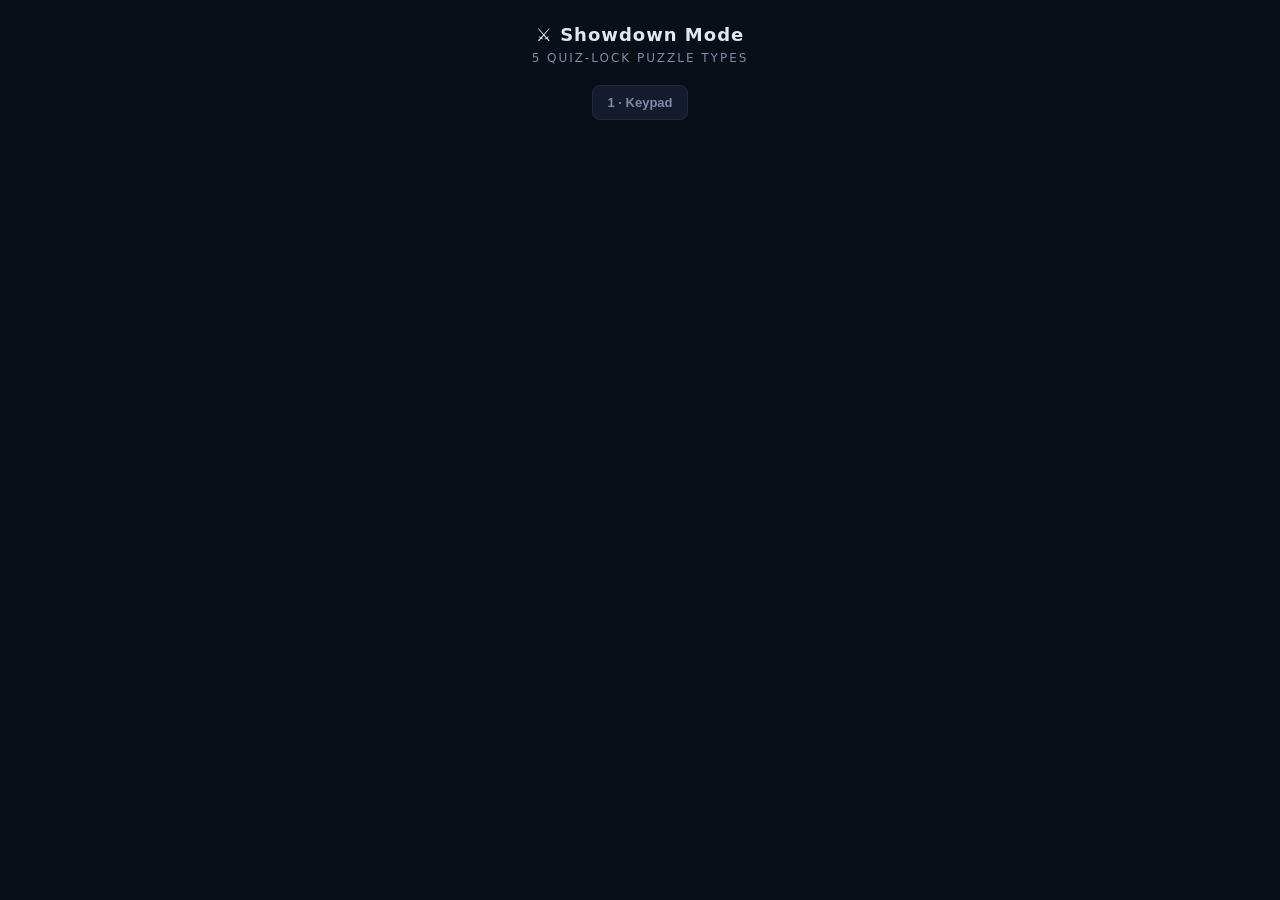
==== app/puzzle-test-showdown.html @ dc025b68 "WIP: Showdown mode (frontend + shared puzzle component options)" ====
<!DOCTYPE html>
<html lang="en">
<head>
<meta charset="UTF-8">
<meta name="viewport" content="width=device-width,initial-scale=1,maximum-scale=1,user-scalable=no">
<title>Showdown Mode — Puzzle Tests</title>

<!-- index.css is loaded per convention (CSS variables / fonts). It ships a light
     "Mission Dossier" palette, so the dark :root below intentionally overrides it
     to match the dark theme the puzzle components are designed for. -->
<link rel="stylesheet" href="index.css">
<style>
/* Dark-theme override (same palette the other puzzle-test-*.html pages use) */
:root{--bg:#0a0e17;--surface:#141b2d;--border:#1e2a45;--text:#e0e6f0;--muted:#7a8ba8;--accent:#3b82f6;--green:#22c55e;--red:#ef4444;--yellow:#eab308}
*{box-sizing:border-box;margin:0;padding:0}
html,body{height:100%;background:var(--bg);color:var(--text);font-family:'Segoe UI',system-ui,sans-serif;overflow-y:auto}
body{display:flex;flex-direction:column;align-items:center;padding:24px 16px 64px;gap:20px}

h1{font-size:18px;letter-spacing:1px;text-align:center}
h1 .sub{display:block;font-size:12px;color:var(--muted);font-weight:400;text-transform:uppercase;letter-spacing:2px;margin-top:6px}

/* ── Tab bar ─────────────────────────────── */
.tabs{display:flex;flex-wrap:wrap;gap:8px;justify-content:center;width:100%;max-width:520px;position:relative;z-index:100}
.tab{padding:9px 14px;border:1px solid var(--border);border-radius:8px;background:var(--surface);color:var(--muted);font-size:13px;font-weight:600;cursor:pointer;transition:all .15s}
.tab:hover{border-color:var(--accent)}
.tab.active{background:var(--accent);color:#fff;border-color:var(--accent)}

/* ── Panel ───────────────────────────────── */
.panel{display:none;width:100%;max-width:460px;flex-direction:column;gap:14px;position:relative;z-index:1;overflow:hidden}
.panel.active{display:flex}

.q-head{padding:14px 16px;background:var(--surface);border:1px solid var(--border);border-left:3px solid var(--accent);border-radius:8px}
.q-head .q-kind{font-size:11px;text-transform:uppercase;letter-spacing:1px;color:var(--muted);margin-bottom:6px}
.q-head .q-text{font-size:15px;font-weight:600;line-height:1.5}

.mount{min-height:60px}

/* ── Status row ──────────────────────────── */
.status{display:flex;align-items:center;justify-content:space-between;gap:12px;flex-wrap:wrap}
.penalty{font-size:13px;color:var(--muted)}
.penalty strong{color:var(--red);font-size:16px}
.solved{font-size:13px;font-weight:700;color:var(--green);opacity:0;transition:opacity .3s;letter-spacing:1px}
.solved.on{opacity:1}
.reset-btn{padding:8px 18px;border:1px solid var(--border);border-radius:8px;background:var(--surface);color:var(--text);font-size:13px;font-weight:600;cursor:pointer;transition:all .15s}
.reset-btn:hover{border-color:var(--accent)}
.reset-btn:active{transform:scale(.96)}

/* ── Config preview ──────────────────────── */
details{width:100%;border:1px solid var(--border);border-radius:8px;background:var(--surface);overflow:hidden}
summary{cursor:pointer;padding:10px 14px;font-size:11px;text-transform:uppercase;letter-spacing:1px;color:var(--muted);user-select:none}
details pre{margin:0;padding:0 14px 14px;font-family:ui-monospace,'SF Mono',Consolas,monospace;font-size:12px;color:var(--text);white-space:pre-wrap;word-break:break-word;line-height:1.5}
.log{font-size:11px;color:var(--muted);min-height:16px;text-align:center;font-family:ui-monospace,monospace}
</style>
</head>
<body>
  <h1>⚔️ Showdown Mode
    <span class="sub">5 Quiz-Lock Puzzle Types</span>
  </h1>

  <div class="tabs" id="tabs"></div>

  <div id="panels"></div>

  <!-- All 5 Showdown puzzle scripts -->
  <script src="puzzle/keypad-lock.js"></script>
  <script src="puzzle/word-lock.js"></script>
  <script src="puzzle/pillar-lock.js"></script>
  <script src="puzzle/spelling-lock.js"></script>
  <script src="puzzle/wager-lock.js"></script>

  <script>
  /*
   * Each entry mirrors one puzzle in docs/quiz-mode-puzzle-config-example.json.
   * `config` is the exact `config` block the backend delivers per puzzle.
   * `init(mount, hooks)` constructs the component, wiring:
   *    hooks.onWrong(msg)  -> increments the on-screen penalty count
   *    hooks.onSolved()    -> lights the SOLVED indicator
   */
  const PUZZLES = [
    {
      key: 'keypad',
      tab: '1 · Keypad',
      kind: 'keypad-lock',
      question: 'In what year was Amazon Q Developer first announced?',
      config: {
        answer: '2025',
        falseOutputs: ['Access denied. That vault belongs to a different era.']
      },
      init(mount, hooks) {
        return new KeypadLock(mount, {
          answer: this.config.answer,
          falseOutputs: this.config.falseOutputs,
          onSubmit: () => hooks.onSolved(),
          onWrong: (msg) => hooks.onWrong(msg)
        });
      }
    },
    {
      key: 'word',
      tab: '2 · Word',
      kind: 'word-lock',
      question: "What 7-letter word means 'a sudden change of course in thought or action'?",
      config: {
        answer: 'TANGENT'
      },
      init(mount, hooks) {
        return new WordLock(mount, {
          answer: this.config.answer,
          onSubmit: (word, correct) => {
            if (correct) hooks.onSolved();
            else hooks.onWrong('Wrong word: ' + word);
          }
        });
      }
    },
    {
      key: 'pillar',
      tab: '3 · Pillar (T/F)',
      kind: 'pillar-lock',
      question: 'Sort each statement into True or False.',
      config: {
        pillars: ['True', 'False'],
        statements: [
          { text: 'Amazon S3 provides virtually unlimited storage capacity.', answer: 'True' },
          { text: 'AWS Lambda functions can run for a maximum of 5 minutes.', answer: 'False' },
          { text: 'Amazon DynamoDB is a relational database service.', answer: 'False' },
          { text: 'Amazon CloudFront is a content delivery network (CDN).', answer: 'True' }
        ]
      },
      init(mount, hooks) {
        return new PillarLock(mount, {
          pillars: this.config.pillars,
          statements: this.config.statements,
          onSubmit: () => hooks.onSolved(),
          // pillar-lock self-resets on a wrong pass; onWrong is wired for
          // forward-compatibility with the engine's penalty helper.
          onWrong: (msg) => hooks.onWrong(msg)
        });
      }
    },
    {
      key: 'spelling',
      tab: '4 · Spelling',
      kind: 'spelling-lock',
      question: 'Unscramble each AWS service name.',
      config: {
        title: 'SPELL IT OUT',
        pool: ['DYNAMODB', 'CLOUDFRONT', 'LAMBDA'],
        pickCount: 3,
        sequential: true,
        scrambleLetters: true
      },
      init(mount, hooks) {
        return new SpellingLock(mount, {
          title: this.config.title,
          pool: this.config.pool,
          pickCount: this.config.pickCount,
          sequential: this.config.sequential,
          scrambleLetters: this.config.scrambleLetters,
          onSubmit: () => hooks.onSolved(),
          onWrong: (msg) => hooks.onWrong(msg)
        });
      }
    },
    {
      key: 'wager',
      tab: '5 · Wager',
      kind: 'wager-lock',
      question: 'Reach the target score. Answer each question to bank points.',
      config: {
        target: 6,
        questions: [
          { question: 'Which attack floods a server with traffic to take it offline?', options: ['DDoS', 'SQLi', 'XSS', 'CSRF'], answer: 'DDoS' },
          { question: "What does '2FA' stand for?", options: ['Two-Factor Authentication', 'Two-File Access', 'Firewall Auth', 'Full Feature Access'], answer: 'Two-Factor Authentication' },
          { question: 'Which AWS service provides managed DDoS protection?', options: ['Shield', 'WAF', 'GuardDuty', 'Inspector'], answer: 'Shield' },
          { question: 'What does IAM stand for?', options: ['Identity and Access Management', 'Internet Access Monitor', 'Internal Auth Module', 'Integrated App Manager'], answer: 'Identity and Access Management' },
          { question: 'Which encryption standard does AWS KMS use?', options: ['AES-256', 'RSA-128', 'MD5', 'SHA-1'], answer: 'AES-256' },
          { question: 'What is the principle of granting minimum necessary permissions called?', options: ['Least privilege', 'Zero trust', 'Defense in depth', 'Separation of duties'], answer: 'Least privilege' }
        ],
        stakes: [
          { label: 'Confident', wager: 1, penalty: 0, color: '#eab308', showOptions: 4 }
        ],
        revealAnswerOnWrong: false
      },
      init(mount, hooks) {
        return new WagerLock(mount, {
          target: this.config.target,
          questions: this.config.questions,
          stakes: this.config.stakes,
          revealAnswerOnWrong: this.config.revealAnswerOnWrong,
          onSubmit: () => hooks.onSolved(),
          onWrong: (msg) => hooks.onWrong(msg)
        });
      }
    }
  ];

  const tabsEl = document.getElementById('tabs');
  const panelsEl = document.getElementById('panels');
  const state = {}; // key -> { penalty, els, def }

  function buildPanel(def) {
    const panel = document.createElement('div');
    panel.className = 'panel';
    panel.dataset.key = def.key;

    panel.innerHTML = `
      <div class="q-head">
        <div class="q-kind">${def.kind}</div>
        <div class="q-text">${def.question}</div>
      </div>
      <div class="mount"></div>
      <div class="log"></div>
      <div class="status">
        <span class="penalty">Penalties: <strong>0</strong></span>
        <span class="solved">✅ SOLVED</span>
        <button class="reset-btn" type="button">↻ Reset</button>
      </div>
      <details>
        <summary>Showdown config (as delivered by backend)</summary>
        <pre>${escapeHtml(JSON.stringify(def.config, null, 2))}</pre>
      </details>`;

    const els = {
      mount: panel.querySelector('.mount'),
      log: panel.querySelector('.log'),
      penalty: panel.querySelector('.penalty strong'),
      solved: panel.querySelector('.solved'),
      reset: panel.querySelector('.reset-btn')
    };
    state[def.key] = { penalty: 0, els, def, instance: null };

    els.reset.addEventListener('click', () => mountPuzzle(def.key));
    panelsEl.appendChild(panel);
    return panel;
  }

  function mountPuzzle(key) {
    const s = state[key];
    s.penalty = 0;
    s.els.penalty.textContent = '0';
    s.els.solved.classList.remove('on');
    s.els.log.textContent = '';
    s.els.mount.innerHTML = '';

    const hooks = {
      onWrong(msg) {
        s.penalty++;
        s.els.penalty.textContent = String(s.penalty);
        s.els.log.textContent = msg ? '⚠ ' + msg : '⚠ wrong answer';
      },
      onSolved() {
        s.els.solved.classList.add('on');
        s.els.log.textContent = '🔓 onSubmit fired — puzzle solved';
      }
    };
    s.instance = s.def.init(s.els.mount, hooks);
  }

  function escapeHtml(str) {
    return str.replace(/[&<>]/g, c => ({ '&': '&amp;', '<': '&lt;', '>': '&gt;' }[c]));
  }

  function selectTab(key) {
    document.querySelectorAll('.tab').forEach(t => t.classList.toggle('active', t.dataset.key === key));
    document.querySelectorAll('.panel').forEach(p => p.classList.toggle('active', p.dataset.key === key));
  }

  // Build tabs + panels
  PUZZLES.forEach((def, i) => {
    const btn = document.createElement('button');
    btn.className = 'tab';
    btn.type = 'button';
    btn.dataset.key = def.key;
    btn.textContent = def.tab;
    btn.addEventListener('click', () => selectTab(def.key));
    tabsEl.appendChild(btn);

    buildPanel(def);
    mountPuzzle(def.key);
    if (i === 0) selectTab(def.key);
  });
  </script>
</body>
</html>
---- app/index.css ----
*{box-sizing:border-box;margin:0;padding:0}

@font-face{font-family:'Case Type';font-style:normal;font-weight:400;font-display:swap;src:url('assets/fonts/courier-prime-regular.woff2') format('woff2')}
@font-face{font-family:'Case Type';font-style:normal;font-weight:700;font-display:swap;src:url('assets/fonts/courier-prime-bold.woff2') format('woff2')}
@font-face{font-family:'Case Type';font-style:italic;font-weight:400;font-display:swap;src:url('assets/fonts/courier-prime-italic.woff2') format('woff2')}
@font-face{font-family:'Case Stamp';font-style:normal;font-weight:400;font-display:swap;src:url('assets/fonts/special-elite-regular.woff2') format('woff2')}

:root{
  /* Mission Dossier — kraft folder ground, cream typed-page surfaces, ink and stamp inks */
  --bg:#B9A97C;--surface:#F2EAD3;--surface-dim:#E6DBBd;--border:#634F30;
  --text:#241F17;--ink:#241F17;--muted:#453724;
  --green:#3C5B34;--blue:#22344F;--red:#8C2A22;--yellow:#8A5A12;--purple:#5B3A73;
  --accent:var(--blue);
  --font-body:'Case Type',ui-monospace,'SF Mono',Consolas,monospace;
  --font-stamp:'Case Stamp','Case Type',ui-monospace,monospace;
}
html,body{height:100%;background:var(--bg);color:var(--text);font-family:var(--font-body);font-size:16px;overflow:hidden;touch-action:manipulation}
body{
  background-image:
    radial-gradient(circle at 8% 12%, rgba(36,31,23,.05) 0, transparent 45%),
    radial-gradient(circle at 92% 82%, rgba(36,31,23,.05) 0, transparent 45%),
    repeating-linear-gradient(0deg, rgba(36,31,23,.025) 0 1px, transparent 1px 3px);
}

/* Browser surfaces carry the palette too */
::selection{background:var(--ink);color:var(--surface)}
::-webkit-scrollbar{width:10px;height:10px}
::-webkit-scrollbar-track{background:transparent}
::-webkit-scrollbar-thumb{background:var(--border);border-radius:6px;border:2px solid var(--bg)}
*{scrollbar-color:var(--border) transparent}
:focus-visible{outline:2px solid var(--red);outline-offset:2px;border-radius:2px}
input,textarea{caret-color:var(--red)}
.tabular{font-variant-numeric:tabular-nums}

#app{display:flex;flex-direction:column;height:100%;position:relative;overflow:hidden}

/* ===== Header — the folder's masthead flap ===== */
header{padding:12px 16px 10px;display:flex;justify-content:space-between;align-items:center;gap:10px;background:var(--surface);border-bottom:3px double var(--border);flex-shrink:0;position:relative}
header h1{font-family:var(--font-stamp);font-size:14px;font-weight:400;letter-spacing:2px;text-transform:uppercase;color:var(--ink);display:flex;align-items:center;gap:8px}
header h1::before{content:'FILE·';color:var(--red);opacity:.75;letter-spacing:1px}
#timer{font-family:var(--font-stamp);font-size:16px;font-weight:400;letter-spacing:1px;color:var(--green);border:2px solid var(--green);padding:3px 10px;border-radius:3px;transform:rotate(-2deg);background:rgba(60,91,52,.06)}
.tabular{font-variant-numeric:tabular-nums}
#timer{font-variant-numeric:tabular-nums}
#timer.warning{color:var(--yellow);border-color:var(--yellow);background:rgba(138,90,18,.08)}
#timer.critical{color:var(--red);border-color:var(--red);background:rgba(140,42,34,.08);animation:pulse 1s infinite}

/* Admin panel — kept functional, dressed as a redacted dev tab */
#admin-toggle{position:fixed;bottom:70px;right:10px;background:var(--ink);color:var(--surface);border:none;border-radius:3px;padding:6px 12px;font-size:12px;letter-spacing:1px;font-family:var(--font-stamp);cursor:pointer;z-index:50}
#admin-panel{display:none;position:fixed;bottom:100px;right:10px;background:var(--surface);border:2px solid var(--red);border-radius:4px;padding:12px;z-index:50;width:260px;max-height:60vh;overflow-y:auto;font-size:14px;box-shadow:3px 5px 8px rgba(36,31,23,.18)}
#admin-panel.open{display:block}
#admin-panel h4{color:var(--red);margin-bottom:8px;font-size:14px;font-family:var(--font-stamp);letter-spacing:1px;text-transform:uppercase}
#admin-panel .admin-section{margin-bottom:12px;padding-bottom:8px;border-bottom:1px dashed var(--border)}
#admin-panel .admin-section:last-child{border:none;margin:0;padding:0}
#admin-panel button{display:block;width:100%;padding:6px;margin-bottom:4px;background:var(--bg);border:1px solid var(--border);border-radius:2px;color:var(--text);font-size:13px;font-family:var(--font-body);cursor:pointer;text-align:left}
#admin-panel button:hover{border-color:var(--red)}
#admin-panel .admin-label{color:var(--muted);font-size:12px;text-transform:uppercase;letter-spacing:1px;margin-bottom:4px}

@keyframes pulse{50%{opacity:.5}}

#main{flex:1;overflow-y:auto;padding:16px;-webkit-overflow-scrolling:touch}

.screen{display:none}
.screen.active{display:flex;flex-direction:column}

/* Intro */
#intro-screen{position:relative;align-items:center;justify-content:flex-end;text-align:center;padding:0;overflow:hidden}
#intro-cover{position:absolute;top:0;left:0;width:100%;height:100%;object-fit:cover;z-index:0;filter:sepia(.25) contrast(1.05)}
#intro-overlay{position:absolute;top:0;left:0;width:100%;height:100%;background:linear-gradient(to bottom,rgba(24,20,14,0) 5%,rgba(24,20,14,.72) 28%,rgba(24,20,14,.94) 42%,rgba(24,20,14,.99) 60%,rgba(24,20,14,1) 100%);z-index:1}
#intro-content{position:relative;z-index:2;padding:200px 20px 40px;max-width:440px;width:100%;margin-top:auto}
#intro-screen h2{font-family:var(--font-stamp);font-size:20px;font-weight:400;letter-spacing:.5px;margin-bottom:16px;color:var(--surface);text-shadow:0 2px 12px rgba(0,0,0,.6)}
#intro-text{text-align:left;line-height:1.7;color:var(--surface);margin-bottom:24px}
#intro-text p{margin-bottom:10px;font-size:15px}

/* Role chooser on intro screen (shown when episode meta has roles:true) */
#intro-role-chooser{margin-bottom:20px}
#intro-role-chooser:empty{display:none}
.rc-title{font-family:var(--font-stamp);font-size:16px;font-weight:400;color:var(--surface);text-transform:uppercase;letter-spacing:1px;text-align:center;margin-bottom:6px}
.rc-sub{font-size:14px;color:var(--surface);opacity:.75;line-height:1.5;text-align:center;margin-bottom:14px}
.rc-row{display:flex;flex-direction:column;gap:8px}
.rc-btn{display:flex;flex-direction:column;gap:4px;text-align:left;padding:12px 14px;border:1px solid var(--border);background:var(--surface);border-radius:2px;color:var(--text);cursor:pointer;transition:all .15s}
.rc-btn:hover{border-color:var(--accent)}
.rc-btn.active{border-color:var(--accent);box-shadow:2px 3px 6px rgba(34,52,79,.3);background:var(--surface-dim)}
.rc-head{display:flex;align-items:center;gap:8px}
.rc-icon{font-size:18px;filter:grayscale(.15) contrast(1.1)}
.rc-name{font-weight:700;font-size:14px}
.rc-tag{font-size:14px;font-style:italic;color:var(--accent)}
.rc-covers{font-size:13px;color:var(--muted)}

/* ===== Narrative bar — the folder's tab strip ===== */
#narrative-bar{display:none;padding:6px 10px;background:var(--surface-dim);border-bottom:1px solid var(--border);flex-shrink:0;align-items:center;gap:6px}
#narrative-bar.active{display:flex}
#narrative-bar .nar-btn{display:inline-flex;align-items:center;gap:5px;background:var(--surface);border:1px solid var(--border);border-radius:3px 3px 0 0;border-bottom:none;padding:6px 10px 7px;color:var(--muted);font-family:var(--font-body);font-size:13px;letter-spacing:.3px;cursor:pointer;white-space:nowrap;box-shadow:0 1px 0 var(--surface)}
#narrative-bar .nar-btn svg{width:13px;height:13px;flex-shrink:0}
#narrative-bar .nar-btn:active{opacity:.7}
#narrative-bar .nar-btn.playing{color:var(--accent);border-color:var(--accent)}
#narrative-panel{display:none;background:var(--surface);border-bottom:1px solid var(--border);padding:12px 16px;max-height:200px;overflow-y:auto;flex-shrink:0}
#narrative-panel.open{display:block;animation:type-in .25s ease-out}
#narrative-panel p{font-size:16px;line-height:1.6;color:var(--text);margin-bottom:8px}
#narrative-panel .nar-voice{font-family:var(--font-stamp);font-size:12px;color:var(--accent);text-transform:uppercase;letter-spacing:1px}
@keyframes type-in{0%{opacity:0;clip-path:inset(0 100% 0 0)}100%{opacity:1;clip-path:inset(0 0 0 0)}}

/* ===== Room center — the open case-file page ===== */
.room-card{position:relative;background:var(--surface);border:1px solid var(--border);border-radius:2px;padding:18px 16px 16px;margin-bottom:16px;box-shadow:3px 5px 8px rgba(36,31,23,.16)}
.room-card::before,.puzzle-popup-card::before,.popup-card::before{content:'';position:absolute;top:8px;right:24px;width:16px;height:28px;background:linear-gradient(160deg,#8a8f96,#c7ccd1 45%,#8a8f96);border-radius:2px;box-shadow:1px 2px 3px rgba(0,0,0,.3);transform:rotate(8deg);z-index:2;pointer-events:none}
.room-title{font-family:var(--font-stamp);font-size:17px;font-weight:400;letter-spacing:.2px;margin-bottom:8px;padding-bottom:8px;border-bottom:1px dashed var(--border)}
.room-desc{font-size:14px;line-height:1.7;color:var(--text)}
.room-img{width:100%;max-height:400px;object-fit:contain;border-radius:2px;margin-bottom:12px;border:1px solid var(--border);filter:sepia(.35) contrast(1.08) brightness(.98);position:relative}

/* Halftone / photocopy grain over room photography */
.room-card{overflow:hidden}
.room-card > img.room-img{
  background-image:radial-gradient(circle, rgba(36,31,23,.5) 1px, transparent 1.3px);
  background-size:3px 3px;
}

/* Room fade-in on first visit — a page turning into view, not a slide */
@keyframes room-fadein{0%{opacity:0;clip-path:polygon(0 0,0 0,0 100%,0 100%)}60%{opacity:1}100%{opacity:1;clip-path:polygon(0 0,100% 0,100% 100%,0 100%)}}
.room-hidden{opacity:0}
.room-fadein{animation:room-fadein .55s cubic-bezier(.16,1,.3,1) forwards}

/* Room transition banner — a stamp lands */
@keyframes banner-in{0%{background:rgba(24,20,14,.55)}100%{background:rgba(24,20,14,0)}}
@keyframes banner-text-in{0%{opacity:0;transform:scale(1.4) rotate(-8deg)}30%{opacity:1;transform:scale(1) rotate(-4deg)}70%{opacity:1;transform:scale(1) rotate(-4deg)}100%{opacity:0;transform:scale(1) rotate(-4deg)}}
.room-banner{position:fixed;top:0;left:0;right:0;bottom:0;z-index:40;display:flex;flex-direction:column;align-items:center;justify-content:center;pointer-events:none;animation:banner-in 2.1s ease-out forwards}
.room-banner .banner-title{font-family:var(--font-stamp);font-size:22px;font-weight:400;letter-spacing:1px;color:var(--green);padding:8px 20px;border:3px solid var(--green);border-radius:4px;text-transform:uppercase;animation:banner-text-in 2.1s ease-out forwards}
.room-banner .banner-sub{font-size:13px;color:var(--surface);margin-top:6px;text-transform:uppercase;letter-spacing:2px;animation:banner-text-in 2.1s ease-out forwards}

/* Discovery buttons — evidence tags pinned to the page */
.discoveries{margin-top:14px;display:flex;flex-direction:column;gap:8px}
.discover-btn{background:var(--surface-dim);border:1px dashed var(--border);border-radius:2px;padding:12px 14px;color:var(--text);font-family:var(--font-body);font-size:16px;cursor:pointer;text-align:left;transition:all .2s;display:flex;align-items:center;gap:10px}
.discover-btn:hover{border-color:var(--accent);color:var(--accent)}
.discover-btn:active{opacity:.7}
.discover-btn .discover-icon{display:inline-flex;align-items:center;justify-content:center;width:22px;height:22px;flex-shrink:0;font-size:16px;background:var(--surface);border:1px solid var(--border);border-radius:50%}
.discover-btn.done{opacity:.55;pointer-events:none;border-style:solid;border-color:var(--border)}
.discover-btn.done .discover-icon{background:var(--green);border-color:var(--green);color:var(--surface)}
.discover-btn.tool-btn{border-color:var(--accent);border-style:solid;background:rgba(34,52,79,.05)}
.discover-btn.tool-btn:hover{background:rgba(34,52,79,.1)}

/* Reveal animation — a card slapped down on the desk */
@keyframes card-reveal{0%{opacity:0;transform:scale(1.04) translateY(-6px) rotate(-1deg)}100%{opacity:1;transform:scale(1) translateY(0) rotate(0)}}
.card-revealed{animation:card-reveal .3s cubic-bezier(.16,1,.3,1)}

/* Collect animation */
.collect-anim{position:fixed;z-index:100;pointer-events:none;font-size:24px;transition:all .6s cubic-bezier(.2,.8,.3,1);opacity:1}
.collect-anim.fly{transform:scale(.3);opacity:0}

/* Event / penalty banners — stamped memo slips */
.event-banner{position:relative;background:var(--surface);border:2px solid var(--yellow);border-radius:2px;padding:14px;margin-bottom:14px;text-align:center;box-shadow:2px 3px 5px rgba(36,31,23,.14)}
.event-banner .ev-title{font-family:var(--font-stamp);font-weight:400;letter-spacing:.5px;color:var(--yellow);margin-bottom:4px;text-transform:uppercase;font-size:16px}
.event-banner .ev-desc{font-size:16px;color:var(--text);line-height:1.5}
.penalty-banner{position:relative;background:var(--surface);border:2px solid var(--red);border-radius:2px;padding:14px;margin-bottom:14px;text-align:center;box-shadow:2px 3px 5px rgba(36,31,23,.14)}
.penalty-banner .pen-title{font-family:var(--font-stamp);font-weight:400;letter-spacing:.5px;color:var(--red);margin-bottom:4px;text-transform:uppercase;font-size:16px}
.penalty-banner .pen-desc{font-size:16px;color:var(--text);line-height:1.5}

/* Slide panels (browse mode) */
.panel-overlay{position:absolute;top:0;left:0;right:0;bottom:0;background:rgba(24,20,14,.45);z-index:10;opacity:0;pointer-events:none;transition:opacity .25s}
.panel-overlay.open{opacity:1;pointer-events:auto}
.panel{position:absolute;top:0;bottom:0;width:80%;max-width:340px;background:var(--surface);z-index:11;transition:transform .25s ease;overflow-y:auto;padding:16px}
.panel-left{left:0;transform:translateX(-100%);border-right:1px solid var(--border)}
.panel-left.open{transform:translateX(0)}
.panel-right{right:0;transform:translateX(100%);border-left:1px solid var(--border)}
.panel-right.open{transform:translateX(0)}
.panel-header{display:flex;justify-content:space-between;align-items:center;margin-bottom:16px;padding-bottom:12px;border-bottom:1px solid var(--border)}
.panel-header h3{font-family:var(--font-stamp);font-size:14px;font-weight:400}
.panel-close{background:none;border:none;color:var(--muted);font-size:18px;cursor:pointer;padding:4px 8px}

/* ===== Map screen — the case board ===== */
#map-screen{display:none;flex-direction:column;flex:1;overflow:hidden;background:var(--bg)}
#map-screen.active{display:flex}
#map-top{padding:10px 16px;background:var(--surface);border-bottom:2px solid var(--green);display:flex;align-items:center;gap:8px;flex-shrink:0}
#map-top h3{flex:1;font-family:var(--font-stamp);font-size:14px;font-weight:400;letter-spacing:1px;text-transform:uppercase;color:var(--green)}
#map-list{flex:1;overflow:auto;-webkit-overflow-scrolling:touch;touch-action:pan-x pan-y;overscroll-behavior:contain;padding:16px;position:relative}
#map-list::after{content:'';position:sticky;bottom:0;left:0;right:0;height:40px;display:block;background:linear-gradient(to bottom,transparent,var(--bg));pointer-events:none}
#map-list::before{content:'';position:sticky;top:0;left:0;right:0;height:0;display:block;background:linear-gradient(to top,transparent,var(--bg));pointer-events:none;z-index:1}
.map-room{background:var(--surface);border:1px solid var(--border);border-radius:2px;padding:10px;cursor:pointer;display:flex;align-items:center;gap:8px;transition:all .2s;min-width:140px;max-width:180px;flex-shrink:0;box-shadow:2px 3px 5px rgba(36,31,23,.12)}
.map-room:active{opacity:.7}
.map-room.current{border-color:var(--green);border-width:2px;background:var(--surface)}
.map-room .room-dot{width:11px;height:11px;border-radius:50%;background:var(--border);flex-shrink:0;border:1px solid var(--muted)}
.map-room.current .room-dot{background:var(--green);border-color:var(--green)}
.map-room.unsolved .room-dot{background:var(--yellow);border-color:var(--yellow)}
.map-room.locked{opacity:.5;pointer-events:none;border-style:dashed}
.map-room.locked .room-dot{background:var(--border)}
.map-room .room-info{flex:1}
.map-room .room-name{font-weight:700;font-size:16px}
.map-room .room-status{font-size:13px;color:var(--muted);margin-top:2px}
.map-room .room-unlock{font-size:13px;color:var(--yellow);margin-top:4px;font-style:italic}
.map-room .room-connects{font-size:13px;color:var(--muted);margin-top:4px}
.map-room .room-connects span{color:var(--green)}
.map-room.current .room-status{color:var(--green)}
.map-badge{display:inline-flex;align-items:center;justify-content:center;background:var(--yellow);color:var(--surface);font-size:12px;font-weight:700;width:16px;height:16px;border-radius:50%;margin-left:6px;vertical-align:middle}

/* Map tree layout */
.map-node{display:flex;align-items:center}
.map-connector{display:flex;align-items:center;padding:0 4px;color:var(--border)}
.map-connector .line{font-size:16px}
.map-branch{display:flex;flex-direction:column;gap:8px}
.map-branch .map-branch-col{display:flex;align-items:center;border-left:none;border-top:2px solid var(--border);padding:8px 0 0 0}
.map-branch .map-branch-col:first-child{border-top:none;padding-top:0}

/* Isometric map */
.iso-container{width:100%;height:100%;display:flex;align-items:center;justify-content:center;overflow:auto;-webkit-overflow-scrolling:touch;touch-action:pan-x pan-y pinch-zoom;padding:40px}
.iso-floor{width:500px;height:600px;transform:rotateX(55deg) rotateZ(45deg);transform-style:preserve-3d;position:relative;margin:auto;perspective:800px}
.iso-tile{position:absolute;width:120px;height:120px;border:2px solid var(--border);border-radius:4px;background:var(--surface);cursor:pointer;transition:all 0.3s;overflow:visible;display:flex;flex-direction:column;align-items:center;justify-content:flex-end;padding:8px;transform-style:preserve-3d}
.iso-tile img{position:absolute;inset:0;width:100%;height:100%;object-fit:cover;opacity:0.5;border-radius:2px;filter:sepia(.3)}
.iso-tile.current{border-color:var(--blue);box-shadow:0 3px 10px rgba(34,52,79,0.35)}
.iso-tile.current img{opacity:0.75}
.iso-tile.explored{border-color:var(--green)}
.iso-tile.explored img{opacity:0.6}
.iso-tile.locked{border-color:var(--muted);opacity:0.35;cursor:default;filter:grayscale(1)}
.iso-tile:active:not(.locked){transform:translateZ(8px);border-color:var(--yellow);box-shadow:0 4px 12px rgba(138,90,18,0.35)}
.iso-tile.selected{transform:translateZ(8px);border-color:var(--yellow) !important;box-shadow:0 4px 12px rgba(138,90,18,0.4) !important}
.iso-tile .iso-label{position:absolute;bottom:-44px;left:50%;z-index:4;font-family:var(--font-body);font-size:16px;font-weight:700;color:var(--surface);text-align:center;background:rgba(36,31,23,0.92);padding:5px 12px;border-radius:2px;border:1px solid var(--border);transform:rotateZ(-45deg) rotateX(-55deg) translateZ(20px);white-space:nowrap;pointer-events:none;filter:drop-shadow(0 2px 4px rgba(0,0,0,0.5))}
.iso-tile .iso-badge{position:absolute;top:6px;right:6px;z-index:2;background:var(--red);color:var(--surface);font-size:15px;font-weight:700;width:26px;height:26px;border-radius:50%;display:flex;align-items:center;justify-content:center;border:2px solid var(--surface)}
.iso-tile .iso-pin{position:absolute;top:30%;left:30%;z-index:3;display:flex;flex-direction:column;align-items:center;transform:rotateZ(-45deg) rotateX(-55deg);animation:iso-bounce 1.5s ease infinite;filter:drop-shadow(0 6px 4px rgba(0,0,0,0.4))}
.iso-pin-head{width:16px;height:16px;background:var(--red);border-radius:50% 50% 50% 0;transform:rotate(-45deg);border:2px solid var(--surface)}
.iso-pin-stick{width:3px;height:36px;background:var(--muted);border-radius:0 0 2px 2px;margin-top:-2px}
@keyframes iso-bounce{0%,100%{transform:rotateZ(-45deg) rotateX(-55deg) translateY(0)}50%{transform:rotateZ(-45deg) rotateX(-55deg) translateY(-8px)}}
.iso-connector{position:absolute;background:var(--border);height:3px;z-index:0;transform-origin:0 50%}
.iso-connector.active{background:var(--green)}
.iso-connector.current-line{background:var(--blue)}
.iso-info{width:360px;min-height:50px;background:var(--surface);border:1px solid var(--border);border-radius:2px;padding:12px 16px;text-align:center;margin-top:12px}
.vox-floor{width:600px;height:820px;position:relative;margin:auto;padding-bottom:80px}
.vox-tile{position:absolute;width:200px;height:200px;border:none;background:transparent;cursor:pointer;transition:all 0.3s;overflow:visible;padding:0}
.vox-tile img{position:absolute;inset:0;width:100%;height:100%;object-fit:contain;filter:sepia(.25)}
.vox-tile.current{filter:drop-shadow(0 0 8px rgba(34,52,79,0.5))}
.vox-tile.explored{filter:drop-shadow(0 0 6px rgba(60,91,52,0.4))}
.vox-tile.explored img{opacity:0.85}
.vox-tile.locked{opacity:0.3;cursor:default;filter:grayscale(1)}
.vox-tile:active:not(.locked){transform:scale(1.08);filter:drop-shadow(0 0 12px rgba(138,90,18,0.5))}
.vox-tile.selected{transform:scale(1.08);filter:drop-shadow(0 0 12px rgba(138,90,18,0.6)) !important}
.vox-tile .iso-label{position:absolute;bottom:20px;left:50%;transform:translateX(-50%);z-index:4;font-family:var(--font-body);font-size:14px;font-weight:700;color:var(--surface);text-align:center;background:rgba(36,31,23,0.92);padding:4px 10px;border-radius:2px;border:1px solid var(--border);white-space:nowrap;pointer-events:none}
.vox-tile .iso-badge{position:absolute;top:30%;right:10%;z-index:2;background:var(--red);color:var(--surface);font-size:15px;font-weight:700;width:26px;height:26px;border-radius:50%;display:flex;align-items:center;justify-content:center}
.vox-tile .iso-pin{position:absolute;top:20%;left:40%;z-index:3;font-size:26px;animation:vox-bounce 1.5s ease infinite;filter:drop-shadow(0 4px 3px rgba(0,0,0,0.4))}
@keyframes vox-bounce{0%,100%{transform:translateY(0)}50%{transform:translateY(-8px)}}
.vox-connector{position:absolute;background:var(--border);height:3px;z-index:0;transform-origin:0 50%}
.vox-connector.active{background:var(--green)}
.vox-connector.current-line{background:var(--blue)}
.iso-info-name{font-weight:700;font-size:15px;color:var(--text);margin-bottom:4px}
.iso-info-status{font-size:14px;color:var(--muted);margin-bottom:4px}
.iso-info-unlock{font-size:13px;color:var(--muted);font-style:italic;margin-bottom:8px}
.iso-info-actions{font-size:14px;color:var(--yellow);margin-bottom:8px}
.iso-info-btn{padding:8px 20px;border:none;border-radius:2px;background:var(--accent);color:var(--surface);font-size:16px;font-weight:700;cursor:pointer}

/* Mobile: the JS shrinks tile *positions* by 0.7x (see renderMap's `S`) but left
   .iso-tile at a fixed 120px, so tiles overlapped. Shrink the tile and its
   children by the same 0.7x so spacing and tile size stay in proportion. */
@media (max-width:500px){
  .iso-tile{width:84px;height:84px}
  .iso-tile .iso-label{bottom:-31px;font-size:14px;padding:7px 14px}
  .iso-tile .iso-badge{top:4px;right:4px;width:18px;height:18px;font-size:11px}
  .iso-tile .iso-pin{top:22%;left:22%}
  .iso-pin-head{width:11px;height:11px}
  .iso-pin-stick{width:2px;height:25px}
}

/* ===== Mobile-first 2D flowchart map (map_style: "flow") — case-board pinboard ===== */
.flowmap{display:flex;flex-direction:column;align-items:center;gap:0;width:100%;max-width:520px;margin:0 auto;padding:4px 4px 48px}
.flow-row{display:flex;gap:12px;justify-content:center;align-items:stretch;width:100%;flex-wrap:wrap}
.flow-link{width:3px;height:26px;background:var(--border);border-radius:0;margin:7px 0}
.flow-link.active{background:var(--green)}
.flow-room{position:relative;flex:1 1 0;min-width:0;max-width:240px;background:var(--surface);border:1px solid var(--border);border-radius:2px;padding:14px 14px 12px;display:flex;flex-direction:column;gap:6px;align-items:flex-start;text-align:left;color:var(--text);cursor:pointer;transition:border-color .2s,transform .08s,box-shadow .2s;background-size:cover;background-position:center;overflow:hidden;box-shadow:2px 3px 5px rgba(36,31,23,.14)}
.flow-room:active{transform:scale(.97)}
.flow-room.current{border-color:var(--green);border-width:2px}
/* When a room card carries a background image, keep the current highlight as a
   border only (the dark gradient overlay is baked into the inline bg) and
   force text to stay readable regardless of the image behind it. */
.flow-room.has-bg{color:var(--surface)}
.flow-room.has-bg .flow-room-name{text-shadow:0 1px 4px rgba(0,0,0,.7)}
.flow-room.has-bg .flow-room-status{color:var(--surface)}
.flow-room.has-bg.current .flow-room-status{color:#c8f0c8}
.flow-room.locked{opacity:.6;border-style:dashed;cursor:default}
.flow-room.has-bg.locked{opacity:.8}
.flow-room.locked:active{transform:none}
.flow-room-head{display:flex;align-items:center;gap:6px;min-height:16px}
.flow-room-name{font-weight:700;font-size:15px;line-height:1.25;word-break:break-word}
.flow-room-status{font-size:13px;color:var(--muted)}
.flow-room.current .flow-room-status{color:var(--green);font-weight:700}
.flow-room-badge{position:absolute;top:-9px;right:-9px;background:var(--red);color:var(--surface);font-size:13px;font-weight:800;min-width:22px;height:22px;border-radius:50%;padding:0 6px;display:flex;align-items:center;justify-content:center;box-shadow:0 2px 4px rgba(0,0,0,.3);border:2px solid var(--surface)}
.flow-lock{font-size:16px;line-height:1}
.flow-tag{font-family:var(--font-stamp);font-size:11px;font-weight:400;letter-spacing:1px;text-transform:uppercase;padding:2px 8px;border-radius:2px;border:1px solid currentColor}
.flow-tag.start{background:rgba(60,91,52,.1);color:var(--green)}
.flow-tag.end{background:rgba(91,58,115,.1);color:var(--purple)}

/* Room detail bottom sheet — a pulled case card */
#room-sheet-overlay{position:fixed;inset:0;background:rgba(24,20,14,.5);z-index:59;opacity:0;pointer-events:none;transition:opacity .25s}
#room-sheet-overlay.open{opacity:1;pointer-events:auto}
#room-sheet{position:fixed;left:0;right:0;bottom:0;z-index:60;background:var(--surface);border-top:2px solid var(--border);border-radius:6px 6px 0 0;padding:10px 20px calc(24px + env(safe-area-inset-bottom,0px));max-height:78vh;overflow-y:auto;-webkit-overflow-scrolling:touch;transform:translateY(110%);transition:transform .3s cubic-bezier(.2,.8,.2,1);box-shadow:0 -4px 0 rgba(36,31,23,.15)}
#room-sheet.open{transform:translateY(0)}
.rs-handle{width:44px;height:4px;border-radius:2px;background:var(--border);margin:2px auto 14px}
.rs-head{display:flex;align-items:center;gap:8px;flex-wrap:wrap;margin-bottom:8px}
.rs-name{font-family:var(--font-stamp);font-size:19px;font-weight:400;line-height:1.2}
.rs-status{font-size:14px;color:var(--muted);margin-bottom:12px}
.rs-status.current{color:var(--green);font-weight:700}
.rs-desc{font-size:14px;line-height:1.6;color:var(--text);margin-bottom:12px}
.rs-unlock{font-size:14px;font-style:italic;color:var(--muted);line-height:1.6;margin-bottom:16px;padding-left:12px;border-left:2px solid var(--border)}
#room-sheet .btn-full{margin-bottom:8px}
.rs-close-btn{background:var(--bg);border:1px solid var(--border);color:var(--muted)}

/* ===== Tools screen — the equipment ledger ===== */
#tools-screen{display:none;flex-direction:column;flex:1;overflow:hidden;background:var(--bg)}
#tools-screen.active{display:flex}
.tool-card{background:var(--surface);border:1px solid var(--accent);border-radius:2px;padding:14px;margin-bottom:10px;cursor:pointer;transition:all .2s;box-shadow:2px 3px 5px rgba(36,31,23,.12)}
.tool-card:active{opacity:.7}
.tool-card .tool-room{font-size:12px;color:var(--muted);text-transform:uppercase;letter-spacing:1px;margin-bottom:4px}
.tool-card .tool-name{font-weight:700;font-size:14px;color:var(--accent)}
.tool-card .tool-desc{font-size:14px;color:var(--muted);margin-top:4px;line-height:1.4}
.tool-card.locked{opacity:.45;border-style:dashed;cursor:not-allowed}

/* ===== Combine screen (block layout) — the evidence table ===== */
#combine-screen{display:none;flex-direction:column;flex:1;overflow:hidden;background:var(--bg)}
#combine-screen.active{display:flex}
#combine-top{padding:10px 16px;background:var(--surface);border-bottom:2px solid var(--accent);display:flex;align-items:center;gap:8px;flex-shrink:0}
#combine-label{font-size:14px;color:var(--muted);flex:1}
#combine-label span{color:var(--accent);font-weight:700}
#combine-panels{display:flex;flex:1;overflow:hidden}
.combine-col{flex:1;overflow-y:auto;padding:12px;-webkit-overflow-scrolling:touch}
.combine-col:first-child{border-right:1px dashed var(--border)}
.combine-col h4{font-family:var(--font-stamp);font-size:14px;font-weight:400;text-transform:uppercase;letter-spacing:1px;margin-bottom:12px;padding-bottom:8px;border-bottom:1px solid var(--border)}
.combine-col-red h4{color:var(--red)}
.combine-col-blue h4{color:var(--blue)}

/* Cards — evidence tags (red = Item) and carbon dupes (blue = Object) */
.card{background:var(--surface);border:1px solid var(--border);border-radius:2px;padding:14px;margin-bottom:10px;transition:all .2s;box-shadow:2px 3px 5px rgba(36,31,23,.12)}
.card-header{display:flex;justify-content:space-between;align-items:center;margin-bottom:6px}
.card-title{font-weight:700;font-size:14px}
.card-id{font-family:var(--font-body);font-size:12px;color:var(--muted);background:var(--surface-dim);padding:2px 8px;border-radius:2px;border:1px solid var(--border)}
.card.red .card-id{color:var(--red);border-color:var(--red)}
.card.blue .card-id{color:var(--blue);border-color:var(--blue)}
.card-desc{font-size:16px;line-height:1.5;color:var(--text);white-space:pre-line}
.card-flavor{font-size:14px;font-style:italic;color:var(--accent);margin-top:6px}
.card.selectable{cursor:pointer;border-style:dashed}
.card.selected{border-style:solid;box-shadow:3px 4px 6px rgba(36,31,23,.22)}
.card.selected.red{box-shadow:3px 4px 6px rgba(140,42,34,.3)}
.card.selected.blue{box-shadow:3px 4px 6px rgba(34,52,79,.3)}
.card.selectable.dimmed{opacity:.35}

/* Discovery popup — the index card handed across the desk */
#discover-popup{position:fixed;top:0;left:0;right:0;bottom:0;background:rgba(24,20,14,.65);z-index:30;display:none;align-items:center;justify-content:center;padding:24px}
#discover-popup.open{display:flex}
.popup-card{position:relative;background:var(--surface);border:1px solid var(--border);border-radius:2px;padding:20px;max-width:340px;width:100%;animation:card-reveal .3s cubic-bezier(.16,1,.3,1);max-height:85vh;overflow-y:auto;box-shadow:4px 8px 12px rgba(36,31,23,.28)}
.popup-card img{width:100%;max-height:160px;object-fit:contain;border-radius:2px;margin-bottom:12px;border:1px solid var(--border);filter:sepia(.3)}
.popup-card .popup-type{font-family:var(--font-stamp);font-size:12px;text-transform:uppercase;letter-spacing:1px;margin-bottom:6px}
.popup-card .popup-type.red{color:var(--red)}
.popup-card .popup-type.blue{color:var(--blue)}
.popup-card .popup-title{font-weight:700;font-size:17px;margin-bottom:8px}
.popup-card .popup-desc{font-size:14px;line-height:1.6;color:var(--text);margin-bottom:6px;white-space:pre-line}
.popup-card .popup-flavor{font-size:14px;font-style:italic;color:var(--accent);margin-bottom:16px}
.popup-card .btn{width:100%}

/* Event result popup */
.popup-card.event-result{border:2px solid var(--yellow)}
.popup-card.event-result .popup-type{color:var(--yellow)}
.popup-card .consumed-list{margin-top:10px;padding-top:10px;border-top:1px dashed var(--border)}
.popup-card .consumed-list span{font-size:13px;color:var(--red);display:inline-block;background:rgba(140,42,34,.08);padding:2px 8px;border-radius:2px;margin:2px 4px 2px 0;border:1px solid rgba(140,42,34,.3)}

/* Puzzle popup — a worksheet clipped to the board */
#puzzle-popup{position:fixed;top:0;left:0;right:0;bottom:0;background:rgba(24,20,14,.72);z-index:30;display:none;align-items:center;justify-content:center;padding:24px}
#puzzle-popup.open{display:flex}
.puzzle-popup-card{position:relative;background:var(--surface);border:1px solid var(--accent);border-radius:2px;padding:20px;max-width:520px;width:100%;animation:card-reveal .3s cubic-bezier(.16,1,.3,1);max-height:85vh;overflow-y:auto;box-shadow:4px 8px 12px rgba(36,31,23,.28)}
.puzzle-popup-card h3{font-family:var(--font-stamp);font-size:15px;font-weight:400;margin-bottom:12px;text-align:center;letter-spacing:.3px}
#puzzle-mount{min-height:100px}

/* Buttons — rubber-stamp actions */
.btn{padding:12px 20px;border:2px solid transparent;border-radius:3px;font-family:var(--font-stamp);font-size:16px;font-weight:400;letter-spacing:.5px;cursor:pointer;color:var(--surface);transition:opacity .2s,transform .05s;text-transform:uppercase}
.btn:active{opacity:.75;transform:scale(.98)}
.btn:disabled{opacity:.4}
.btn-primary{background:var(--accent);border-color:var(--accent)}
.btn-full{width:100%}
.btn-sm{padding:8px 14px;font-size:13px}
.btn-hint{background:var(--surface);border-color:var(--purple);color:var(--purple)}
.btn-combine{background:var(--green);border-color:var(--green)}
.btn-cancel{background:var(--surface);border-color:var(--border);color:var(--muted)}

/* ===== Bottom bar — the folder's tab index ===== */
#bottom-bar{padding:10px 12px;background:var(--surface);border-top:1px solid var(--border);flex-shrink:0;display:flex;gap:8px}
.tab-btn{flex:1;padding:10px 2px 12px;border:1px solid var(--border);border-radius:2px;font-family:var(--font-body);font-size:14px;line-height:1.3;font-weight:700;letter-spacing:0;cursor:pointer;color:var(--muted);background:var(--surface-dim);position:relative;transition:all .2s;display:flex;align-items:center;justify-content:center;text-align:center}
.tab-btn:active{opacity:.7}
.tab-btn.glow{border-color:var(--green);color:var(--green);background:rgba(60,91,52,.08)}
.tab-btn .badge{position:absolute;top:-6px;right:calc(50% - 22px);background:var(--accent);color:var(--surface);font-size:12px;font-weight:700;width:18px;height:18px;border-radius:50%;display:flex;align-items:center;justify-content:center;border:2px solid var(--surface)}
.tab-btn.red-tab .badge{background:var(--red)}
.tab-btn.blue-tab .badge{background:var(--blue)}

/* Room unlock notification — a memo slid under the door */
.room-unlock-bar{position:fixed;top:0;left:0;right:0;z-index:50;background:var(--surface);border-bottom:2px solid var(--green);padding:12px 16px;display:flex;align-items:center;gap:10px;cursor:pointer;transform:translateY(-100%);animation:slide-down .4s ease forwards;box-shadow:0 3px 0 rgba(36,31,23,.1)}
.room-unlock-bar .unlock-icon{font-size:18px}
.room-unlock-bar .unlock-text{flex:1;font-size:16px;font-weight:700;color:var(--green)}
.room-unlock-bar .unlock-sub{font-size:13px;color:var(--muted)}
.room-unlock-bar.dismiss{animation:slide-up .3s ease forwards}
@keyframes slide-down{to{transform:translateY(0)}}
@keyframes slide-up{to{transform:translateY(-100%)}}
.tab-btn .badge-map{position:absolute;top:-6px;right:-6px;background:var(--green);color:var(--surface);font-size:12px;font-weight:700;min-width:18px;height:18px;border-radius:9px;padding:0 4px;display:flex;align-items:center;justify-content:center;border:2px solid var(--surface)}

/* Puzzle inputs — typed answer fields */
.code-entry{display:flex;gap:8px;margin-top:12px}
.code-entry input{flex:1;padding:12px;background:var(--surface);border:1px solid var(--border);border-radius:2px;color:var(--text);font-size:16px;font-family:var(--font-body)}
.code-entry input:focus{outline:none;border-color:var(--accent)}
.hidden-input{display:flex;gap:8px;margin-top:12px}
.hidden-input input{width:80px;padding:12px;background:var(--surface);border:1px solid var(--border);border-radius:2px;color:var(--text);font-size:16px;text-align:center;font-family:var(--font-body)}
.tool-box{background:var(--surface);border:1px solid var(--border);border-radius:2px;padding:12px;margin-top:12px}
.tool-box label{font-size:13px;color:var(--muted);text-transform:uppercase;letter-spacing:1px}
.tool-box input{width:100%;padding:8px;margin-top:6px;background:var(--surface-dim);border:1px solid var(--border);border-radius:2px;color:var(--text);font-family:var(--font-body);font-size:14px}
.tool-box .tool-output{margin-top:8px;padding:8px;background:var(--surface-dim);border-radius:2px;font-family:var(--font-body);font-size:14px;color:var(--green);min-height:32px}

.hint-box{background:var(--surface);border:1px solid var(--purple);border-radius:2px;padding:12px;margin-top:12px;font-size:14px;color:var(--purple)}

#toast{position:fixed;bottom:80px;left:50%;transform:translateX(-50%);background:var(--surface);border:1px solid var(--border);padding:12px 20px;border-radius:2px;font-size:16px;font-family:var(--font-body);color:var(--text);opacity:0;transition:opacity .3s;pointer-events:none;max-width:90%;text-align:center;z-index:20;box-shadow:2px 4px 6px rgba(36,31,23,.22)}
#toast.show{opacity:1}
#toast.penalty{border-color:var(--red);color:var(--red)}

#end-screen{position:relative;align-items:center;justify-content:flex-start;text-align:center;padding:0;overflow-y:auto;background-size:cover;background-position:center top;background-repeat:no-repeat;background-color:var(--bg)}
#end-screen h2{font-family:var(--font-stamp);font-size:22px;font-weight:400;margin-bottom:8px;color:var(--red);text-transform:uppercase;letter-spacing:.5px}
#end-screen .stars{font-size:32px;margin:16px 0;letter-spacing:2px}
#end-bg{display:none}
#end-overlay{position:absolute;top:0;left:0;right:0;height:480px;z-index:1;background:linear-gradient(to bottom, rgba(24,20,14,0) 0%, rgba(24,20,14,.5) 20%, rgba(20,17,12,.7) 35%, rgba(24,20,14,0) 100%);pointer-events:none}
#end-content{position:relative;z-index:2;padding:24px 20px 100px;max-width:440px;width:100%}
#end-content>*{background:var(--surface);border:1px solid var(--border);border-radius:2px;padding:20px;margin-bottom:12px;box-shadow:3px 5px 8px rgba(36,31,23,.17)}
.score-table{text-align:left;max-width:280px;margin:24px auto}
.score-row{display:flex;justify-content:space-between;padding:6px 0;border-bottom:1px dashed var(--border);font-size:16px;font-family:var(--font-body)}
.score-row .label{color:var(--muted)}

@keyframes flash-red{0%{background:var(--bg)}50%{background:#3a1410}100%{background:var(--bg)}}
.penalty-flash{animation:flash-red .4s}

/* Language toggle on intro screen (shown only when episode has a locales/ folder) */
.lang-btn{padding:6px 12px;border-radius:2px;border:1px solid var(--border);background:var(--surface);color:var(--text);font-size:14px;font-family:var(--font-body);cursor:pointer;transition:all .2s}
.lang-btn.active{border-color:var(--green);background:rgba(60,91,52,.1);color:var(--green)}
.lang-btn:hover{border-color:var(--green)}

/* ===== Case-file chrome: masthead frame, evidence strip, credit stamp ===== */
.case-frame{position:relative}
.case-frame-head{display:flex;align-items:baseline;justify-content:space-between;gap:8px;padding:0 2px 8px;font-family:var(--font-stamp);font-size:13px;letter-spacing:1px;text-transform:uppercase;color:var(--muted)}
.case-frame-head .case-no{color:var(--red)}

.credit-stamp{display:inline-flex;align-items:center;gap:6px;border:2px solid var(--green);color:var(--green);border-radius:3px;padding:4px 10px;font-family:var(--font-stamp);font-size:12px;letter-spacing:1px;text-transform:uppercase;transform:rotate(-3deg);opacity:.85}
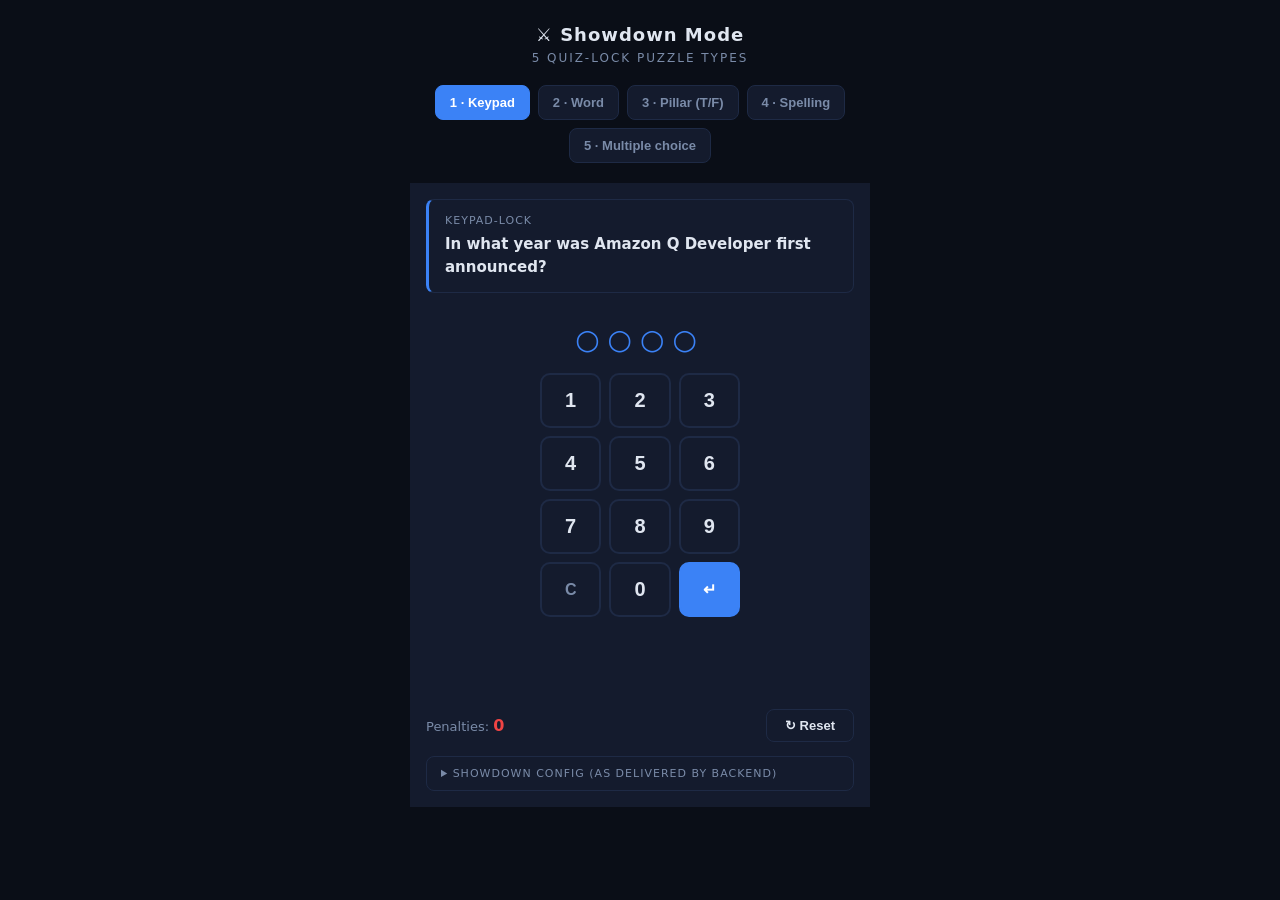
==== commit a18a64c0: "Showdown: five booth-feedback fixes, and the Kuala Lumpur bank Feedback from Hanoi, all five items. " ====
--- a/app/puzzle-test-showdown.html
+++ b/app/puzzle-test-showdown.html
@@ -65,8 +65,10 @@
   <script src="puzzle/keypad-lock.js"></script>
   <script src="puzzle/word-lock.js"></script>
   <script src="puzzle/pillar-lock.js"></script>
-  <script src="puzzle/spelling-lock.js"></script>
-  <script src="puzzle/wager-lock.js"></script>
+  <!-- Showdown's own locks. spelling-lock.js / wager-lock.js are episode-only now;
+       verify-locks.mjs loads those separately to prove both can share a page. -->
+  <script src="puzzle/spelling-lock-showdown.js"></script>
+  <script src="puzzle/mcq-lock-showdown.js"></script>
 
   <script>
   /*
@@ -142,52 +144,67 @@
       key: 'spelling',
       tab: '4 · Spelling',
       kind: 'spelling-lock',
-      question: 'Unscramble each AWS service name.',
+      question: 'Unscramble the letters to fill each blank.',
       config: {
         title: 'SPELL IT OUT',
-        pool: ['DYNAMODB', 'CLOUDFRONT', 'LAMBDA'],
-        pickCount: 3,
+        // Explicit words + parallel clues, exactly as showdown.js builds the slot.
+        // The last entry has NO clue, to keep the Hanoi-bank look under test.
+        words: ['Service', 'Hooks', 'Lambda'],
+        clues: [
+          'In AWS, Simple Storage ___ is object storage.',
+          "Kiro's agent ___ run automated checks when a file is saved.",
+          ''
+        ],
         sequential: true,
-        scrambleLetters: true
-      },
-      init(mount, hooks) {
-        return new SpellingLock(mount, {
+        scrambleLetters: true,
+        clickSlotToReturn: true,
+        keepOnWrong: true,
+        upperCase: true
+      },
+      init(mount, hooks) {
+        return new SpellingLockShowdown(mount, {
           title: this.config.title,
-          pool: this.config.pool,
-          pickCount: this.config.pickCount,
+          words: this.config.words,
+          clues: this.config.clues,
           sequential: this.config.sequential,
           scrambleLetters: this.config.scrambleLetters,
+          clickSlotToReturn: this.config.clickSlotToReturn,
+          keepOnWrong: this.config.keepOnWrong,
+          upperCase: this.config.upperCase,
           onSubmit: () => hooks.onSolved(),
           onWrong: (msg) => hooks.onWrong(msg)
         });
       }
     },
     {
-      key: 'wager',
-      tab: '5 · Wager',
-      kind: 'wager-lock',
-      question: 'Reach the target score. Answer each question to bank points.',
-      config: {
-        target: 6,
+      key: 'mcq',
+      tab: '5 · Multiple choice',
+      kind: 'mcq-lock',
+      question: 'Answer 2 questions in a row.',
+      config: {
+        target: 2,
         questions: [
           { question: 'Which attack floods a server with traffic to take it offline?', options: ['DDoS', 'SQLi', 'XSS', 'CSRF'], answer: 'DDoS' },
-          { question: "What does '2FA' stand for?", options: ['Two-Factor Authentication', 'Two-File Access', 'Firewall Auth', 'Full Feature Access'], answer: 'Two-Factor Authentication' },
+          { question: "What does '2FA' stand for?", options: ['Two-Factor Authentication', 'Two-File Access', 'Firewall Auth', 'Full Feature Access'], answer: 'Two-Factor Authentication' }
+        ],
+        // A miss swaps in one of these instead of re-asking, so clicking through
+        // the options can never guarantee a solve.
+        spareQuestions: [
           { question: 'Which AWS service provides managed DDoS protection?', options: ['Shield', 'WAF', 'GuardDuty', 'Inspector'], answer: 'Shield' },
           { question: 'What does IAM stand for?', options: ['Identity and Access Management', 'Internet Access Monitor', 'Internal Auth Module', 'Integrated App Manager'], answer: 'Identity and Access Management' },
-          { question: 'Which encryption standard does AWS KMS use?', options: ['AES-256', 'RSA-128', 'MD5', 'SHA-1'], answer: 'AES-256' },
-          { question: 'What is the principle of granting minimum necessary permissions called?', options: ['Least privilege', 'Zero trust', 'Defense in depth', 'Separation of duties'], answer: 'Least privilege' }
+          { question: 'What is granting the minimum necessary permissions called?', options: ['Least privilege', 'Zero trust', 'Defense in depth', 'Separation of duties'], answer: 'Least privilege' }
         ],
-        stakes: [
-          { label: 'Confident', wager: 1, penalty: 0, color: '#eab308', showOptions: 4 }
-        ],
-        revealAnswerOnWrong: false
-      },
-      init(mount, hooks) {
-        return new WagerLock(mount, {
+        seed: 'puzzle-test',
+        wrongHoldMs: 2000
+      },
+      init(mount, hooks) {
+        const spares = this.config.spareQuestions;
+        return new McqLockShowdown(mount, {
           target: this.config.target,
           questions: this.config.questions,
-          stakes: this.config.stakes,
-          revealAnswerOnWrong: this.config.revealAnswerOnWrong,
+          nextQuestion: (n) => spares[(n - 1) % spares.length],
+          seed: this.config.seed,
+          wrongHoldMs: this.config.wrongHoldMs,
           onSubmit: () => hooks.onSolved(),
           onWrong: (msg) => hooks.onWrong(msg)
         });
